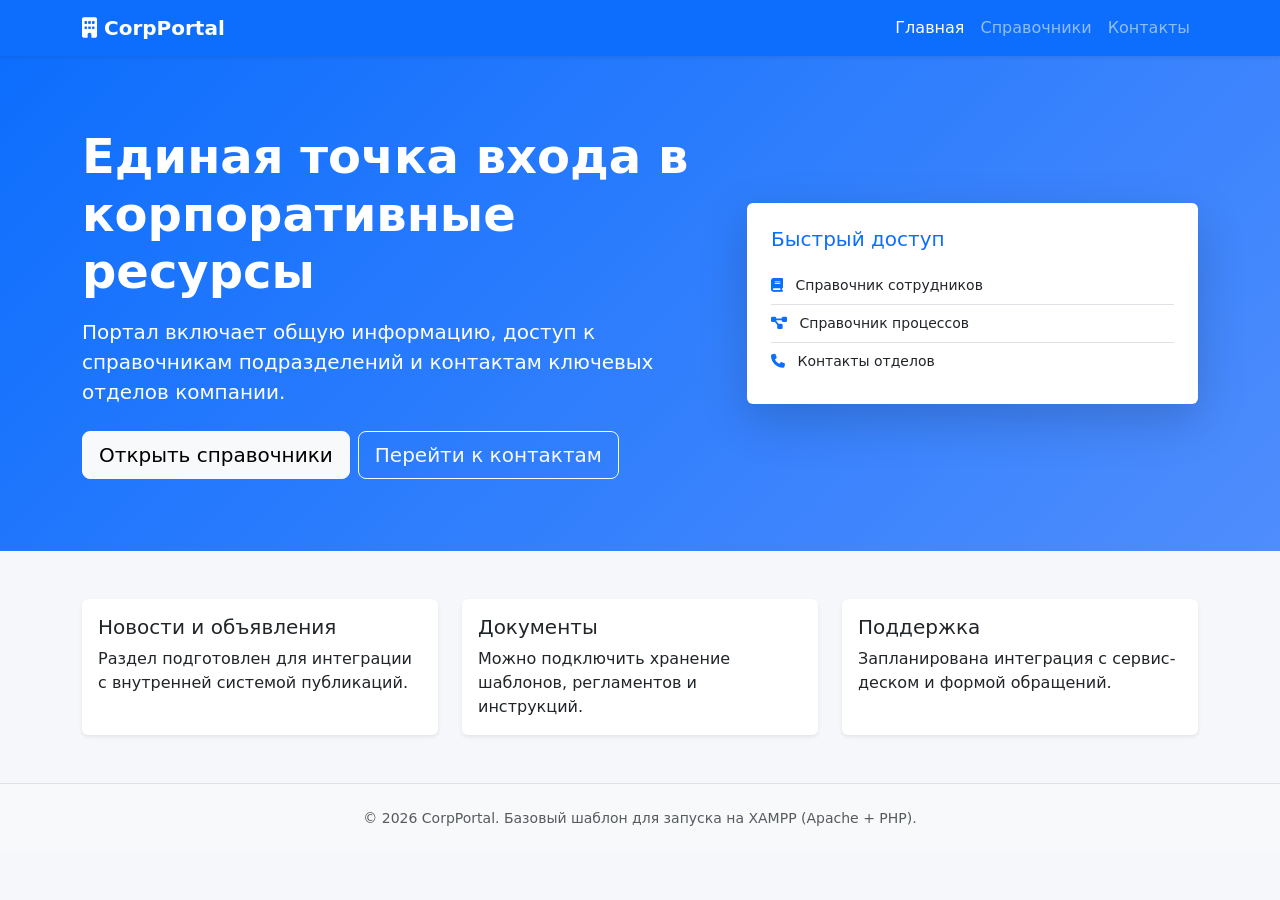
==== index.html @ ef9616ae "feat: scaffold corporate portal pages with directory tree navigation" ====
<!DOCTYPE html>
<html lang="ru">
<head>
  <meta charset="UTF-8">
  <meta name="viewport" content="width=device-width, initial-scale=1.0">
  <title>Корпоративный портал | Главная</title>
  <link href="https://cdn.jsdelivr.net/npm/bootstrap@5.3.3/dist/css/bootstrap.min.css" rel="stylesheet">
  <link href="https://cdnjs.cloudflare.com/ajax/libs/font-awesome/6.5.2/css/all.min.css" rel="stylesheet">
  <link href="assets/css/styles.css" rel="stylesheet">
</head>
<body>
  <nav class="navbar navbar-expand-lg navbar-dark bg-primary shadow-sm">
    <div class="container">
      <a class="navbar-brand fw-bold" href="index.html"><i class="fa-solid fa-building"></i> CorpPortal</a>
      <button class="navbar-toggler" type="button" data-bs-toggle="collapse" data-bs-target="#mainNav">
        <span class="navbar-toggler-icon"></span>
      </button>
      <div class="collapse navbar-collapse" id="mainNav">
        <ul class="navbar-nav ms-auto">
          <li class="nav-item"><a class="nav-link active" href="index.html">Главная</a></li>
          <li class="nav-item"><a class="nav-link" href="directory.html">Справочники</a></li>
          <li class="nav-item"><a class="nav-link" href="contacts.html">Контакты</a></li>
        </ul>
      </div>
    </div>
  </nav>

  <header class="hero-section text-white py-5">
    <div class="container py-4">
      <div class="row align-items-center g-4">
        <div class="col-lg-7">
          <h1 class="display-5 fw-bold">Единая точка входа в корпоративные ресурсы</h1>
          <p class="lead mt-3">Портал включает общую информацию, доступ к справочникам подразделений и контактам ключевых отделов компании.</p>
          <div class="d-flex gap-2 flex-wrap mt-4">
            <a href="directory.html" class="btn btn-light btn-lg">Открыть справочники</a>
            <a href="contacts.html" class="btn btn-outline-light btn-lg">Перейти к контактам</a>
          </div>
        </div>
        <div class="col-lg-5">
          <div class="card border-0 shadow-lg">
            <div class="card-body p-4">
              <h2 class="h5 mb-3 text-primary">Быстрый доступ</h2>
              <ul class="list-group list-group-flush small">
                <li class="list-group-item px-0"><i class="fa-solid fa-book me-2 text-primary"></i> Справочник сотрудников</li>
                <li class="list-group-item px-0"><i class="fa-solid fa-diagram-project me-2 text-primary"></i> Справочник процессов</li>
                <li class="list-group-item px-0"><i class="fa-solid fa-phone me-2 text-primary"></i> Контакты отделов</li>
              </ul>
            </div>
          </div>
        </div>
      </div>
    </div>
  </header>

  <main class="container py-5">
    <div class="row g-4">
      <div class="col-md-4">
        <div class="card h-100 shadow-sm">
          <div class="card-body">
            <h3 class="h5">Новости и объявления</h3>
            <p class="mb-0">Раздел подготовлен для интеграции с внутренней системой публикаций.</p>
          </div>
        </div>
      </div>
      <div class="col-md-4">
        <div class="card h-100 shadow-sm">
          <div class="card-body">
            <h3 class="h5">Документы</h3>
            <p class="mb-0">Можно подключить хранение шаблонов, регламентов и инструкций.</p>
          </div>
        </div>
      </div>
      <div class="col-md-4">
        <div class="card h-100 shadow-sm">
          <div class="card-body">
            <h3 class="h5">Поддержка</h3>
            <p class="mb-0">Запланирована интеграция с сервис-деском и формой обращений.</p>
          </div>
        </div>
      </div>
    </div>
  </main>

  <footer class="py-4 bg-light border-top">
    <div class="container text-center text-muted small">© 2026 CorpPortal. Базовый шаблон для запуска на XAMPP (Apache + PHP).</div>
  </footer>

  <script src="https://cdn.jsdelivr.net/npm/bootstrap@5.3.3/dist/js/bootstrap.bundle.min.js"></script>
</body>
</html>
---- assets/css/styles.css ----
body {
  background: #f5f7fb;
}

.hero-section {
  background: linear-gradient(135deg, #0d6efd 0%, #4f8dfd 100%);
}

.card {
  border: none;
}

#directoryTree {
  max-height: 460px;
  overflow-y: auto;
}

.contact-row {
  padding: 0.4rem 0;
  font-size: 1.05rem;
}
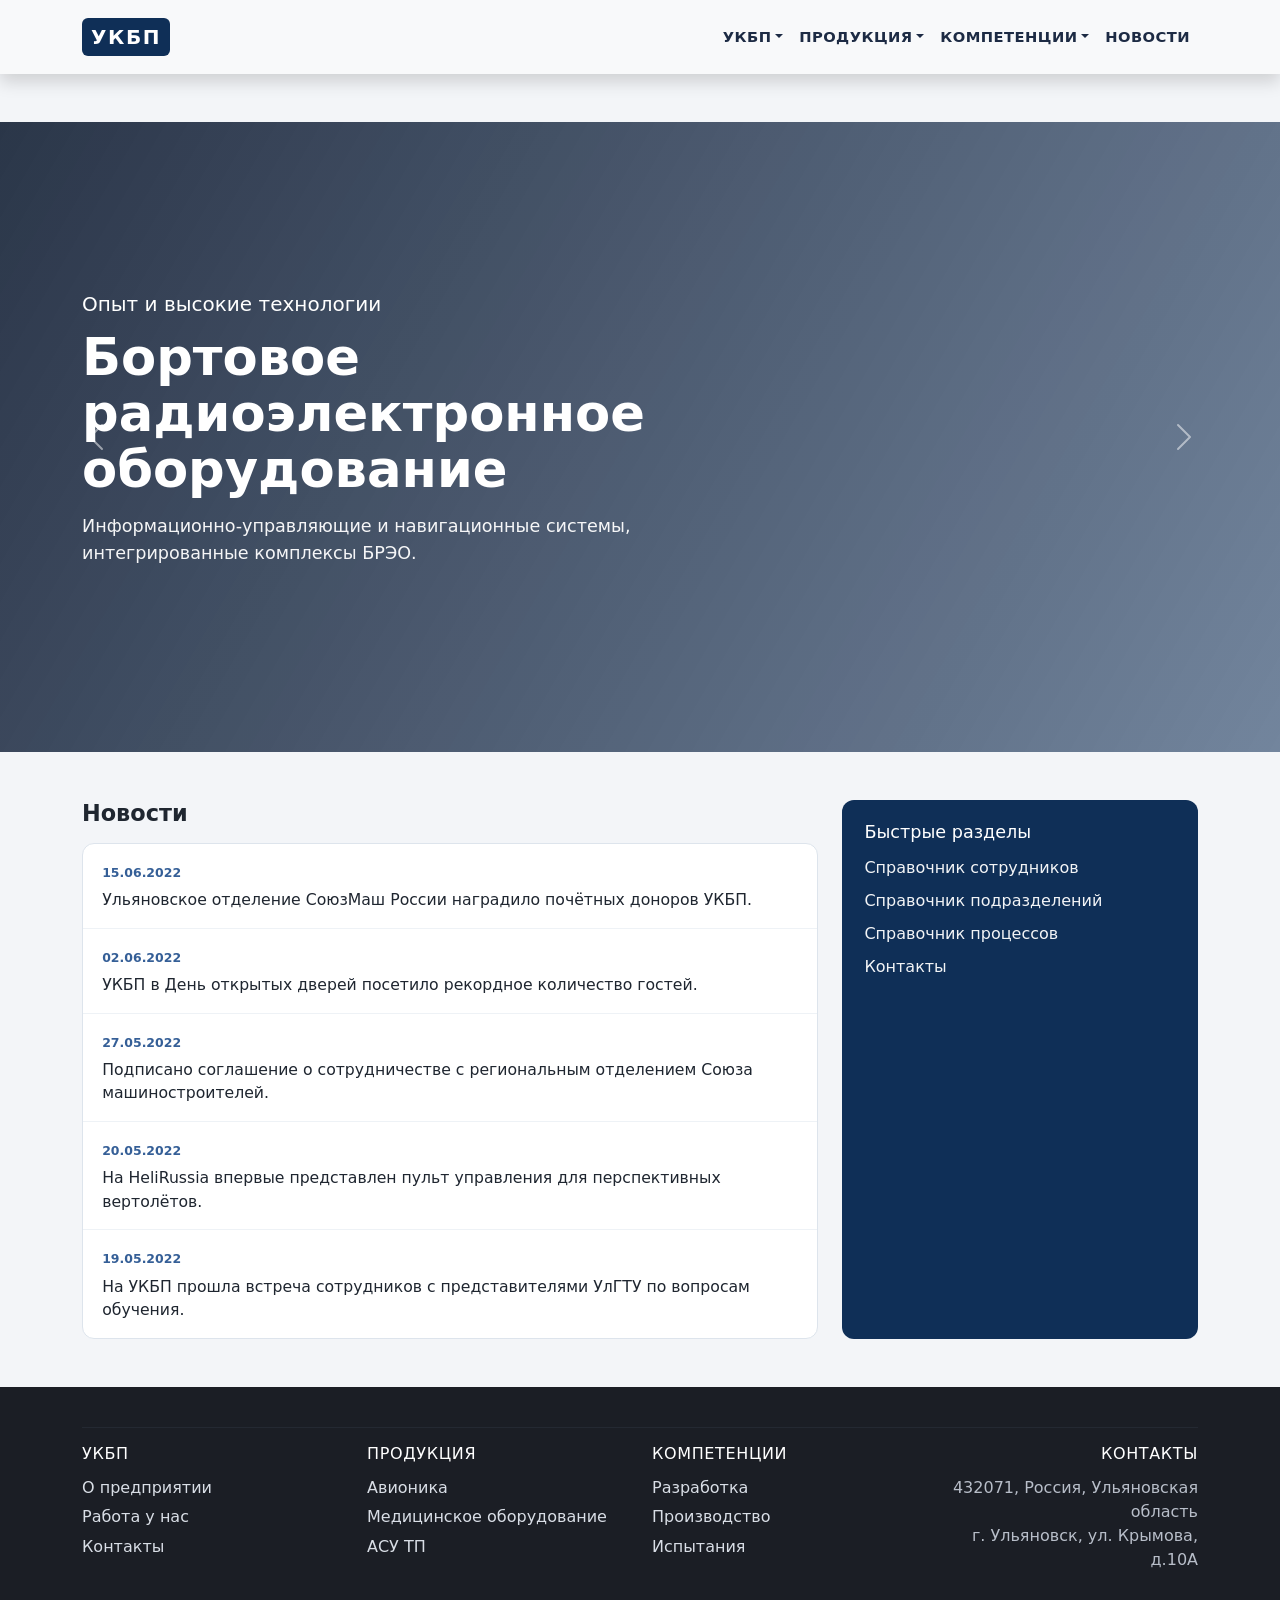
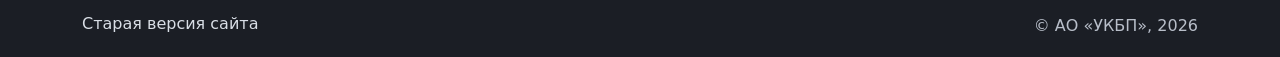
==== commit 81425390: "Revamp homepage to match legacy corporate portal style" ====
--- a/index.html
+++ b/index.html
@@ -5,84 +5,171 @@
   <meta name="viewport" content="width=device-width, initial-scale=1.0">
   <title>Корпоративный портал | Главная</title>
   <link href="https://cdn.jsdelivr.net/npm/bootstrap@5.3.3/dist/css/bootstrap.min.css" rel="stylesheet">
-  <link href="https://cdnjs.cloudflare.com/ajax/libs/font-awesome/6.5.2/css/all.min.css" rel="stylesheet">
   <link href="assets/css/styles.css" rel="stylesheet">
 </head>
 <body>
-  <nav class="navbar navbar-expand-lg navbar-dark bg-primary shadow-sm">
-    <div class="container">
-      <a class="navbar-brand fw-bold" href="index.html"><i class="fa-solid fa-building"></i> CorpPortal</a>
-      <button class="navbar-toggler" type="button" data-bs-toggle="collapse" data-bs-target="#mainNav">
+  <nav id="top_menu" class="navbar navbar-expand-lg navbar-light bg-light shadow fixed-top">
+    <div class="container-xl">
+      <a class="navbar-brand" href="index.html">
+        <span class="brand-mark">УКБП</span>
+      </a>
+      <button class="navbar-toggler" type="button" data-bs-toggle="collapse" data-bs-target="#mainNav" aria-controls="mainNav" aria-expanded="false" aria-label="Переключить меню">
         <span class="navbar-toggler-icon"></span>
       </button>
       <div class="collapse navbar-collapse" id="mainNav">
         <ul class="navbar-nav ms-auto">
-          <li class="nav-item"><a class="nav-link active" href="index.html">Главная</a></li>
-          <li class="nav-item"><a class="nav-link" href="directory.html">Справочники</a></li>
-          <li class="nav-item"><a class="nav-link" href="contacts.html">Контакты</a></li>
+          <li class="nav-item dropdown">
+            <a class="nav-link dropdown-toggle" href="#" id="menuCompany" role="button" data-bs-toggle="dropdown" aria-expanded="false">УКБП</a>
+            <ul class="dropdown-menu" aria-labelledby="menuCompany">
+              <li><a class="dropdown-item" href="contacts.html">О предприятии</a></li>
+              <li><a class="dropdown-item" href="contacts.html">Работа у нас</a></li>
+              <li><a class="dropdown-item" href="contacts.html">Контакты</a></li>
+              <li><a class="dropdown-item" href="handbooks/regulations.html">Раскрытие информации</a></li>
+            </ul>
+          </li>
+          <li class="nav-item dropdown">
+            <a class="nav-link dropdown-toggle" href="#" id="menuProducts" role="button" data-bs-toggle="dropdown" aria-expanded="false">ПРОДУКЦИЯ</a>
+            <ul class="dropdown-menu" aria-labelledby="menuProducts">
+              <li><a class="dropdown-item" href="directory.html">Авионика</a></li>
+              <li><a class="dropdown-item" href="directory.html">Медицинское оборудование</a></li>
+              <li><a class="dropdown-item" href="directory.html">АСУ ТП</a></li>
+              <li><a class="dropdown-item" href="directory.html">Автокомпоненты</a></li>
+              <li><a class="dropdown-item" href="directory.html">Барометры</a></li>
+            </ul>
+          </li>
+          <li class="nav-item dropdown">
+            <a class="nav-link dropdown-toggle" href="#" id="menuCompetence" role="button" data-bs-toggle="dropdown" aria-expanded="false">КОМПЕТЕНЦИИ</a>
+            <ul class="dropdown-menu" aria-labelledby="menuCompetence">
+              <li><a class="dropdown-item" href="handbooks/processes.html">Разработка</a></li>
+              <li><a class="dropdown-item" href="handbooks/departments.html">Производство</a></li>
+              <li><a class="dropdown-item" href="handbooks/regulations.html">Испытания</a></li>
+            </ul>
+          </li>
+          <li class="nav-item"><a class="nav-link" href="#news">НОВОСТИ</a></li>
         </ul>
       </div>
     </div>
   </nav>
 
-  <header class="hero-section text-white py-5">
-    <div class="container py-4">
-      <div class="row align-items-center g-4">
-        <div class="col-lg-7">
-          <h1 class="display-5 fw-bold">Единая точка входа в корпоративные ресурсы</h1>
-          <p class="lead mt-3">Портал включает общую информацию, доступ к справочникам подразделений и контактам ключевых отделов компании.</p>
-          <div class="d-flex gap-2 flex-wrap mt-4">
-            <a href="directory.html" class="btn btn-light btn-lg">Открыть справочники</a>
-            <a href="contacts.html" class="btn btn-outline-light btn-lg">Перейти к контактам</a>
+  <main class="main-page">
+    <section class="main-carousel pt-5 mt-4">
+      <div id="portalCarousel" class="carousel slide carousel-fade" data-bs-ride="carousel" data-bs-interval="5500">
+        <div class="carousel-inner">
+          <div class="carousel-item active hero-slide hero-slide-1">
+            <div class="container-xl h-100 d-flex align-items-center">
+              <div class="hero-content">
+                <h2>Опыт и высокие технологии</h2>
+                <h1>Бортовое радиоэлектронное оборудование</h1>
+                <p>Информационно-управляющие и навигационные системы, интегрированные комплексы БРЭО.</p>
+              </div>
+            </div>
+          </div>
+          <div class="carousel-item hero-slide hero-slide-2">
+            <div class="container-xl h-100 d-flex align-items-center">
+              <div class="hero-content">
+                <h2>Здоровье · Качество · Жизнь</h2>
+                <h1>Медицинское оборудование</h1>
+                <p>Современная медицинская техника, мебель и бактерицидные рециркуляторы для учреждений.</p>
+              </div>
+            </div>
+          </div>
+          <div class="carousel-item hero-slide hero-slide-3">
+            <div class="container-xl h-100 d-flex align-items-center">
+              <div class="hero-content">
+                <h2>Безопасность · Надежность · Эффективность</h2>
+                <h1>АСУ ТП</h1>
+                <p>Системы управления и контроля для энергетики и промышленных комплексов.</p>
+              </div>
+            </div>
           </div>
         </div>
-        <div class="col-lg-5">
-          <div class="card border-0 shadow-lg">
-            <div class="card-body p-4">
-              <h2 class="h5 mb-3 text-primary">Быстрый доступ</h2>
-              <ul class="list-group list-group-flush small">
-                <li class="list-group-item px-0"><i class="fa-solid fa-book me-2 text-primary"></i> Справочник сотрудников</li>
-                <li class="list-group-item px-0"><i class="fa-solid fa-diagram-project me-2 text-primary"></i> Справочник процессов</li>
-                <li class="list-group-item px-0"><i class="fa-solid fa-phone me-2 text-primary"></i> Контакты отделов</li>
+        <button class="carousel-control-prev" type="button" data-bs-target="#portalCarousel" data-bs-slide="prev">
+          <span class="carousel-control-prev-icon"></span>
+          <span class="visually-hidden">Назад</span>
+        </button>
+        <button class="carousel-control-next" type="button" data-bs-target="#portalCarousel" data-bs-slide="next">
+          <span class="carousel-control-next-icon"></span>
+          <span class="visually-hidden">Вперёд</span>
+        </button>
+      </div>
+    </section>
+
+    <section id="news" class="news_block py-5">
+      <div class="container-xl">
+        <div class="row g-4">
+          <div class="col-lg-8">
+            <h3 class="section-title mb-3">Новости</h3>
+            <div class="news_header_block">
+              <a class="news_cell" href="#">
+                <span class="news_date">15.06.2022</span>
+                <span class="news_title">Ульяновское отделение СоюзМаш России наградило почётных доноров УКБП.</span>
+              </a>
+              <a class="news_cell" href="#">
+                <span class="news_date">02.06.2022</span>
+                <span class="news_title">УКБП в День открытых дверей посетило рекордное количество гостей.</span>
+              </a>
+              <a class="news_cell" href="#">
+                <span class="news_date">27.05.2022</span>
+                <span class="news_title">Подписано соглашение о сотрудничестве с региональным отделением Союза машиностроителей.</span>
+              </a>
+              <a class="news_cell" href="#">
+                <span class="news_date">20.05.2022</span>
+                <span class="news_title">На HeliRussia впервые представлен пульт управления для перспективных вертолётов.</span>
+              </a>
+              <a class="news_cell" href="#">
+                <span class="news_date">19.05.2022</span>
+                <span class="news_title">На УКБП прошла встреча сотрудников с представителями УлГТУ по вопросам обучения.</span>
+              </a>
+            </div>
+          </div>
+          <div class="col-lg-4">
+            <div class="portal-side-card h-100">
+              <h4>Быстрые разделы</h4>
+              <ul>
+                <li><a href="directory.html">Справочник сотрудников</a></li>
+                <li><a href="handbooks/departments.html">Справочник подразделений</a></li>
+                <li><a href="handbooks/processes.html">Справочник процессов</a></li>
+                <li><a href="contacts.html">Контакты</a></li>
               </ul>
             </div>
           </div>
         </div>
       </div>
-    </div>
-  </header>
+    </section>
+  </main>
 
-  <main class="container py-5">
-    <div class="row g-4">
-      <div class="col-md-4">
-        <div class="card h-100 shadow-sm">
-          <div class="card-body">
-            <h3 class="h5">Новости и объявления</h3>
-            <p class="mb-0">Раздел подготовлен для интеграции с внутренней системой публикаций.</p>
-          </div>
+  <footer id="footer" class="pt-4 pb-3">
+    <div class="container-xl">
+      <hr class="split_line">
+      <div class="row footer-sections gy-4">
+        <div class="col-md-3 col-6">
+          <h6>УКБП</h6>
+          <a href="contacts.html">О предприятии</a>
+          <a href="contacts.html">Работа у нас</a>
+          <a href="contacts.html">Контакты</a>
+        </div>
+        <div class="col-md-3 col-6">
+          <h6>Продукция</h6>
+          <a href="directory.html">Авионика</a>
+          <a href="directory.html">Медицинское оборудование</a>
+          <a href="directory.html">АСУ ТП</a>
+        </div>
+        <div class="col-md-3 col-6">
+          <h6>Компетенции</h6>
+          <a href="handbooks/processes.html">Разработка</a>
+          <a href="handbooks/departments.html">Производство</a>
+          <a href="handbooks/regulations.html">Испытания</a>
+        </div>
+        <div class="col-md-3 col-6 text-md-end">
+          <h6>Контакты</h6>
+          <p>432071, Россия, Ульяновская область<br>г. Ульяновск, ул. Крымова, д.10А</p>
         </div>
       </div>
-      <div class="col-md-4">
-        <div class="card h-100 shadow-sm">
-          <div class="card-body">
-            <h3 class="h5">Документы</h3>
-            <p class="mb-0">Можно подключить хранение шаблонов, регламентов и инструкций.</p>
-          </div>
-        </div>
-      </div>
-      <div class="col-md-4">
-        <div class="card h-100 shadow-sm">
-          <div class="card-body">
-            <h3 class="h5">Поддержка</h3>
-            <p class="mb-0">Запланирована интеграция с сервис-деском и формой обращений.</p>
-          </div>
-        </div>
+      <div class="footer_copyright mt-4 d-flex flex-column flex-md-row justify-content-between align-items-start align-items-md-center gap-2">
+        <a class="footer-link" href="#">Старая версия сайта</a>
+        <p class="mb-0">© АО «УКБП», 2026</p>
       </div>
     </div>
-  </main>
-
-  <footer class="py-4 bg-light border-top">
-    <div class="container text-center text-muted small">© 2026 CorpPortal. Базовый шаблон для запуска на XAMPP (Apache + PHP).</div>
   </footer>
 
   <script src="https://cdn.jsdelivr.net/npm/bootstrap@5.3.3/dist/js/bootstrap.bundle.min.js"></script>
--- a/assets/css/styles.css
+++ b/assets/css/styles.css
@@ -1,13 +1,180 @@
 body {
-  background: #f5f7fb;
+  background: #f3f5f8;
+  color: #1f2630;
 }
 
-.hero-section {
-  background: linear-gradient(135deg, #0d6efd 0%, #4f8dfd 100%);
+#top_menu {
+  min-height: 74px;
 }
 
-.card {
-  border: none;
+.brand-mark {
+  display: inline-flex;
+  align-items: center;
+  justify-content: center;
+  width: 88px;
+  height: 38px;
+  border-radius: 6px;
+  background: #0f2f57;
+  color: #fff;
+  font-weight: 700;
+  letter-spacing: 0.08em;
+}
+
+.navbar .nav-link {
+  font-size: 0.92rem;
+  font-weight: 600;
+  letter-spacing: 0.03em;
+  color: #1d2b44;
+}
+
+.main-page {
+  margin-top: 74px;
+}
+
+.main-carousel .carousel {
+  height: min(70vh, 680px);
+  min-height: 460px;
+}
+
+.hero-slide {
+  height: min(70vh, 680px);
+  min-height: 460px;
+  color: #fff;
+  background-size: cover;
+  background-position: center;
+}
+
+.hero-slide-1 {
+  background-image: linear-gradient(120deg, rgba(4, 17, 39, 0.84), rgba(8, 40, 82, 0.55)),
+    url('https://images.unsplash.com/photo-1518770660439-4636190af475?auto=format&fit=crop&w=1600&q=80');
+}
+
+.hero-slide-2 {
+  background-image: linear-gradient(120deg, rgba(19, 51, 24, 0.82), rgba(29, 108, 56, 0.48)),
+    url('https://images.unsplash.com/photo-1582719478250-c89cae4dc85b?auto=format&fit=crop&w=1600&q=80');
+}
+
+.hero-slide-3 {
+  background-image: linear-gradient(120deg, rgba(52, 21, 9, 0.82), rgba(126, 52, 21, 0.5)),
+    url('https://images.unsplash.com/photo-1460472178825-e5240623afd5?auto=format&fit=crop&w=1600&q=80');
+}
+
+.hero-content {
+  max-width: 760px;
+}
+
+.hero-content h2 {
+  font-size: 1.25rem;
+  font-weight: 400;
+  margin-bottom: 0.8rem;
+}
+
+.hero-content h1 {
+  font-size: clamp(2rem, 4vw, 3.4rem);
+  line-height: 1.1;
+  font-weight: 700;
+  margin-bottom: 1rem;
+}
+
+.hero-content p {
+  font-size: 1.1rem;
+  max-width: 640px;
+  color: rgba(255, 255, 255, 0.95);
+}
+
+.section-title {
+  font-size: 1.4rem;
+  font-weight: 700;
+}
+
+.news_header_block {
+  background: #fff;
+  border: 1px solid #dde4ec;
+  border-radius: 12px;
+  overflow: hidden;
+}
+
+.news_cell {
+  display: block;
+  color: inherit;
+  text-decoration: none;
+  padding: 1rem 1.2rem;
+  border-bottom: 1px solid #eef2f6;
+}
+
+.news_cell:last-child {
+  border-bottom: none;
+}
+
+.news_cell:hover {
+  background: #f8fbff;
+}
+
+.news_date {
+  display: inline-block;
+  font-size: 0.78rem;
+  color: #355f97;
+  font-weight: 700;
+  margin-bottom: 0.35rem;
+}
+
+.news_title {
+  display: block;
+  font-size: 0.98rem;
+}
+
+.portal-side-card {
+  background: #0f2f57;
+  border-radius: 12px;
+  color: #fff;
+  padding: 1.4rem;
+}
+
+.portal-side-card h4 {
+  font-size: 1.1rem;
+  margin-bottom: 0.8rem;
+}
+
+.portal-side-card ul {
+  list-style: none;
+  margin: 0;
+  padding: 0;
+}
+
+.portal-side-card li {
+  margin-bottom: 0.55rem;
+}
+
+.portal-side-card a {
+  color: rgba(255, 255, 255, 0.95);
+  text-decoration: none;
+}
+
+#footer {
+  background: #1b1e25;
+  color: #b8bec9;
+}
+
+#footer a {
+  display: block;
+  color: #d9dee6;
+  text-decoration: none;
+  margin-bottom: 0.35rem;
+}
+
+#footer h6 {
+  color: #fff;
+  margin-bottom: 0.8rem;
+  text-transform: uppercase;
+  letter-spacing: 0.04em;
+}
+
+.split_line {
+  border-color: #424957;
+}
+
+.footer-link {
+  color: #d9dee6;
 }
 
 #directoryTree {
@@ -19,3 +186,14 @@
   padding: 0.4rem 0;
   font-size: 1.05rem;
 }
+
+@media (max-width: 992px) {
+  .main-page {
+    margin-top: 66px;
+  }
+
+  .main-carousel .carousel,
+  .hero-slide {
+    min-height: 400px;
+  }
+}
